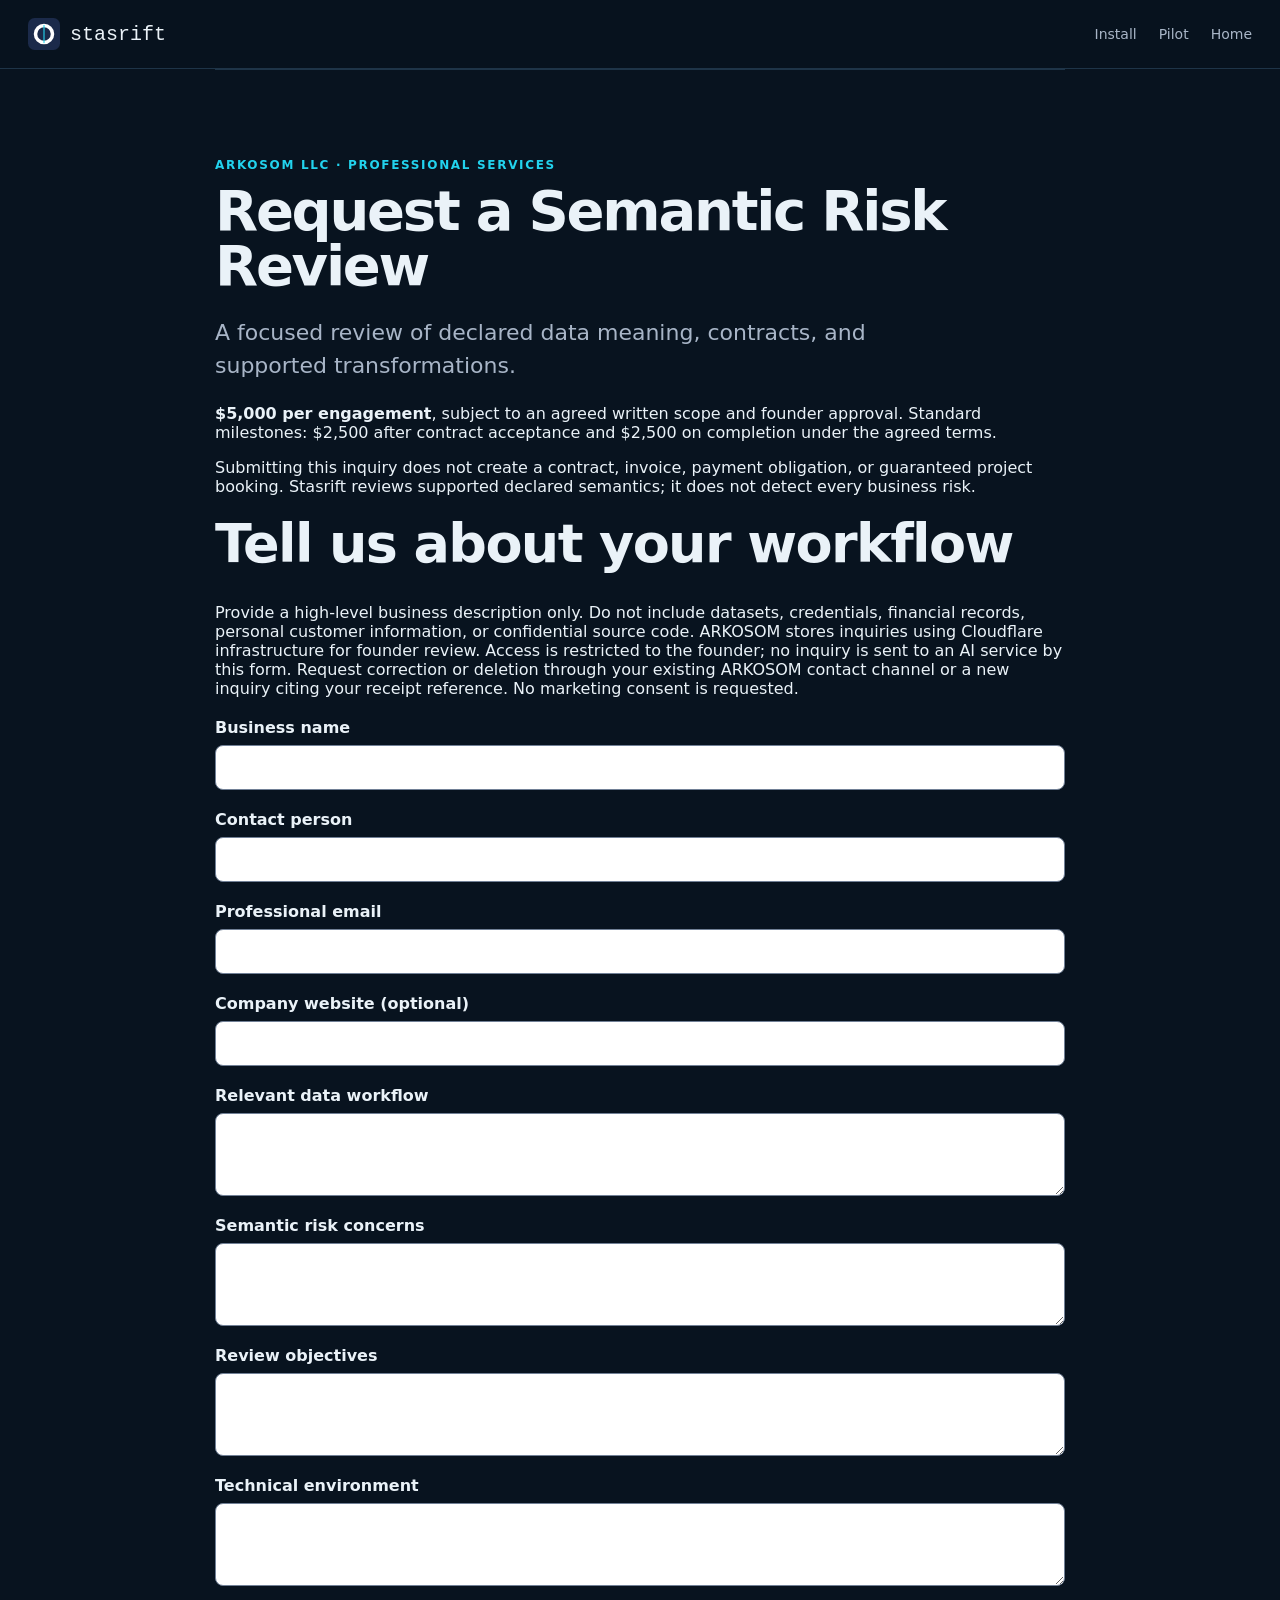
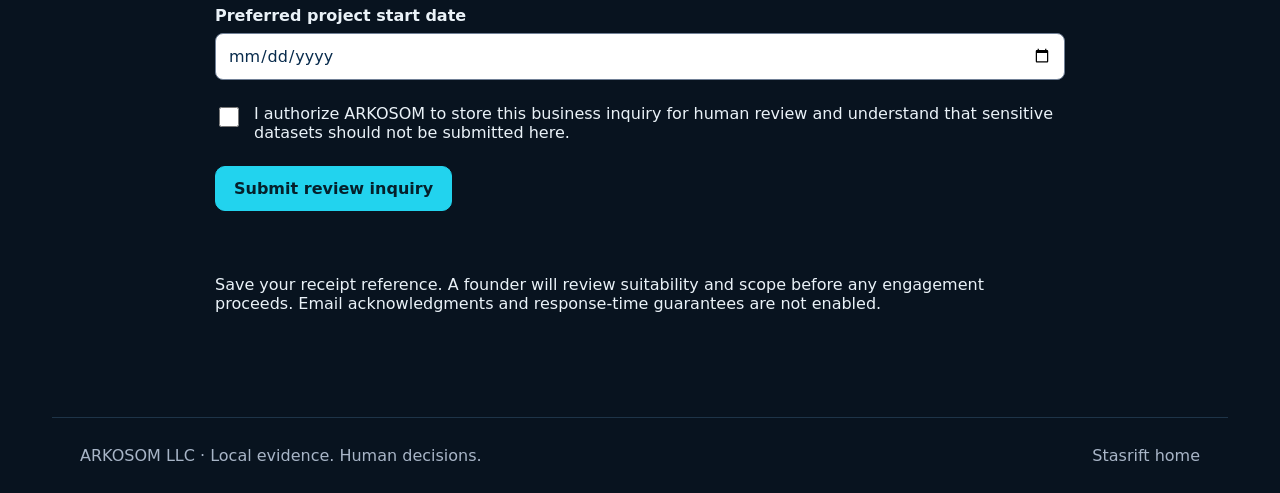
==== site/review.html @ 63133298 "Update website to verified v1.0.1 and add consent-based review inquiry" ====
<!doctype html><html lang="en"><head><meta charset="utf-8"><meta name="viewport" content="width=device-width,initial-scale=1"><title>Request a Semantic Risk Review — Stasrift</title><link rel="icon" href="assets/stasrift-icon.svg" type="image/svg+xml"><link rel="stylesheet" href="styles.css"><link rel="stylesheet" href="review.css"><script src="review.js" defer></script></head><body><header class="topbar"><a class="brand" href="/"><img src="assets/stasrift-icon.svg" alt=""><span>stasrift</span></a><nav aria-label="Main"><a href="/#install">Install</a><a href="/#pilot">Pilot</a><a href="/">Home</a></nav></header><main><section class="section review-section"><div class="section-kicker">ARKOSOM LLC · Professional services</div><h1>Request a Semantic Risk Review</h1><p class="lede">A focused review of declared data meaning, contracts, and supported transformations.</p><p><strong>$5,000 per engagement</strong>, subject to an agreed written scope and founder approval. Standard milestones: $2,500 after contract acceptance and $2,500 on completion under the agreed terms.</p><p>Submitting this inquiry does not create a contract, invoice, payment obligation, or guaranteed project booking. Stasrift reviews supported declared semantics; it does not detect every business risk.</p><h2>Tell us about your workflow</h2><p id="privacy">Provide a high-level business description only. Do not include datasets, credentials, financial records, personal customer information, or confidential source code. ARKOSOM stores inquiries using Cloudflare infrastructure for founder review. Access is restricted to the founder; no inquiry is sent to an AI service by this form. Request correction or deletion through your existing ARKOSOM contact channel or a new inquiry citing your receipt reference. No marketing consent is requested.</p><form id="review-form" aria-describedby="privacy"><div class="form-field"><label for="business">Business name</label><input id="business" name="business" type="text" maxlength="2000" required></div><div class="form-field"><label for="contact">Contact person</label><input id="contact" name="contact" type="text" maxlength="2000" required></div><div class="form-field"><label for="email">Professional email</label><input id="email" name="email" type="email" maxlength="2000" required></div><div class="form-field"><label for="website">Company website (optional)</label><input id="website" name="website" type="url" maxlength="2000"></div><div class="form-field"><label for="workflow">Relevant data workflow</label><textarea id="workflow" name="workflow" maxlength="2000" rows="3" required></textarea></div><div class="form-field"><label for="concerns">Semantic risk concerns</label><textarea id="concerns" name="concerns" maxlength="2000" rows="3" required></textarea></div><div class="form-field"><label for="objectives">Review objectives</label><textarea id="objectives" name="objectives" maxlength="2000" rows="3" required></textarea></div><div class="form-field"><label for="environment">Technical environment</label><textarea id="environment" name="environment" maxlength="2000" rows="3" required></textarea></div><div class="form-field"><label for="start_date">Preferred project start date</label><input id="start_date" name="start_date" type="date" maxlength="2000" required></div><div class="trap" aria-hidden="true"><label for="company_fax">Leave blank</label><input id="company_fax" name="company_fax" tabindex="-1" autocomplete="off"></div><label class="consent"><input type="checkbox" name="consent" required> I authorize ARKOSOM to store this business inquiry for human review and understand that sensitive datasets should not be submitted here.</label><button class="button primary" type="submit">Submit review inquiry</button><p id="submission-status" role="status" aria-live="polite"></p><noscript>JavaScript is required to securely submit this form. No information is submitted while JavaScript is disabled.</noscript></form><p>Save your receipt reference. A founder will review suitability and scope before any engagement proceeds. Email acknowledgments and response-time guarantees are not enabled.</p></section></main><footer><span>ARKOSOM LLC · Local evidence. Human decisions.</span><a href="/">Stasrift home</a></footer></body></html>
---- site/styles.css ----
:root {
  --navy:#1B2A4A;
  --cyan:#22D3EE;
  --bg:#08131F;
  --panel:#0D1C2B;
  --line:#1E3448;
  --text:#EAF2F8;
  --muted:#A8B5C7;
  --good:#7DDC8A;
  --bad:#FF7A59;
}
*{box-sizing:border-box}
.trust{color:var(--text);line-height:1.6}
.note a{text-decoration:underline;text-underline-offset:3px}
a:focus-visible{outline:2px solid var(--cyan);outline-offset:5px}
section{scroll-margin-top:85px}
@media(prefers-reduced-motion:reduce){html{scroll-behavior:auto}}
html{scroll-behavior:smooth}
body{margin:0;background:var(--bg);color:var(--text);font-family:Inter,system-ui,-apple-system,BlinkMacSystemFont,"Segoe UI",sans-serif}
a{color:inherit;text-decoration:none}
.topbar{position:sticky;top:0;z-index:10;display:flex;justify-content:space-between;align-items:center;padding:18px 28px;background:rgba(8,19,31,.9);backdrop-filter:blur(18px);border-bottom:1px solid var(--line)}
.brand{display:flex;align-items:center;gap:10px;font-family:ui-monospace,SFMono-Regular,Menlo,Consolas,monospace;font-size:20px}
.brand img{width:32px;height:32px}
nav{display:flex;gap:22px;color:var(--muted);font-size:14px}
main{max-width:1120px;margin:0 auto;padding:0 28px}
.hero{padding:110px 0 84px}
.eyebrow,.section-kicker{color:var(--cyan);text-transform:uppercase;letter-spacing:.14em;font-size:12px;font-weight:700}
h1{font-size:clamp(46px,8vw,92px);line-height:.98;letter-spacing:-.04em;margin:12px 0 22px;max-width:900px}
h1 span{color:var(--cyan)}
.lede{max-width:720px;color:var(--muted);font-size:22px;line-height:1.5}
.actions{display:flex;gap:12px;margin:30px 0 36px}
.button{display:inline-flex;padding:12px 18px;border-radius:10px;border:1px solid var(--line);font-weight:700}
.button.primary{background:var(--cyan);color:#05202B;border-color:var(--cyan)}
.button.ghost{color:var(--text)}
.terminal{background:#050B12;border:1px solid var(--line);border-radius:16px;padding:20px;box-shadow:0 18px 50px rgba(0,0,0,.2)}
pre{margin:0;overflow:auto}
code{font-family:ui-monospace,SFMono-Regular,Menlo,Consolas,monospace;line-height:1.65}
.prompt{color:var(--cyan)} .good{color:var(--good)} .bad{color:var(--bad)}
.section{padding:88px 0;border-top:1px solid var(--line)}
.section h2{font-size:clamp(34px,5vw,54px);letter-spacing:-.03em;margin:10px 0 28px}
.compare-grid{display:grid;grid-template-columns:1fr 1fr;gap:18px}
.card{background:var(--panel);border:1px solid var(--line);border-radius:16px;padding:24px}
.card h3{margin-top:0}
.result{font-family:ui-monospace,SFMono-Regular,Menlo,Consolas,monospace;font-size:28px;font-weight:800}
.card p,.note,.steps p,.origin p{color:var(--muted);line-height:1.6}
.steps{display:grid;grid-template-columns:repeat(4,1fr);gap:16px}
.steps>div{background:var(--panel);border:1px solid var(--line);border-radius:16px;padding:20px}
.steps span{display:grid;place-items:center;width:30px;height:30px;border-radius:50%;background:var(--cyan);color:#05202B;font-weight:800}
.origin{display:grid;grid-template-columns:2fr 1fr;gap:40px;align-items:center}
.origin img{width:220px;justify-self:center}
footer{display:flex;justify-content:space-between;gap:20px;padding:28px;max-width:1176px;margin:0 auto;color:var(--muted);border-top:1px solid var(--line)}
@media (max-width:760px){
  nav{display:none}
  main{padding:0 18px}
  .hero{padding-top:72px}
  .compare-grid,.steps,.origin{grid-template-columns:1fr}
  .origin img{justify-self:start;width:150px}
  footer{flex-direction:column}
}
---- site/review.css ----
.review-section{max-width:850px;margin:auto}.review-section h1{font-size:clamp(2rem,5vw,3.5rem)}.form-field{margin:20px 0}.form-field label{display:block;font-weight:600;margin-bottom:8px}.form-field input,.form-field textarea{display:block;width:100%;font:inherit;padding:12px;border:1px solid #718096;border-radius:8px;background:#fff;color:#082b4c}.consent{display:flex;gap:12px;align-items:flex-start;margin:24px 0}.consent input{width:20px;height:20px;flex-shrink:0}.trap{position:absolute;left:-10000px;width:1px;height:1px;overflow:hidden}#submission-status{min-height:2em;overflow-wrap:anywhere}button{font:inherit;cursor:pointer}button:disabled{opacity:.6;cursor:wait}input:focus-visible,textarea:focus-visible,button:focus-visible,a:focus-visible{outline:3px solid #ff5a00;outline-offset:3px}
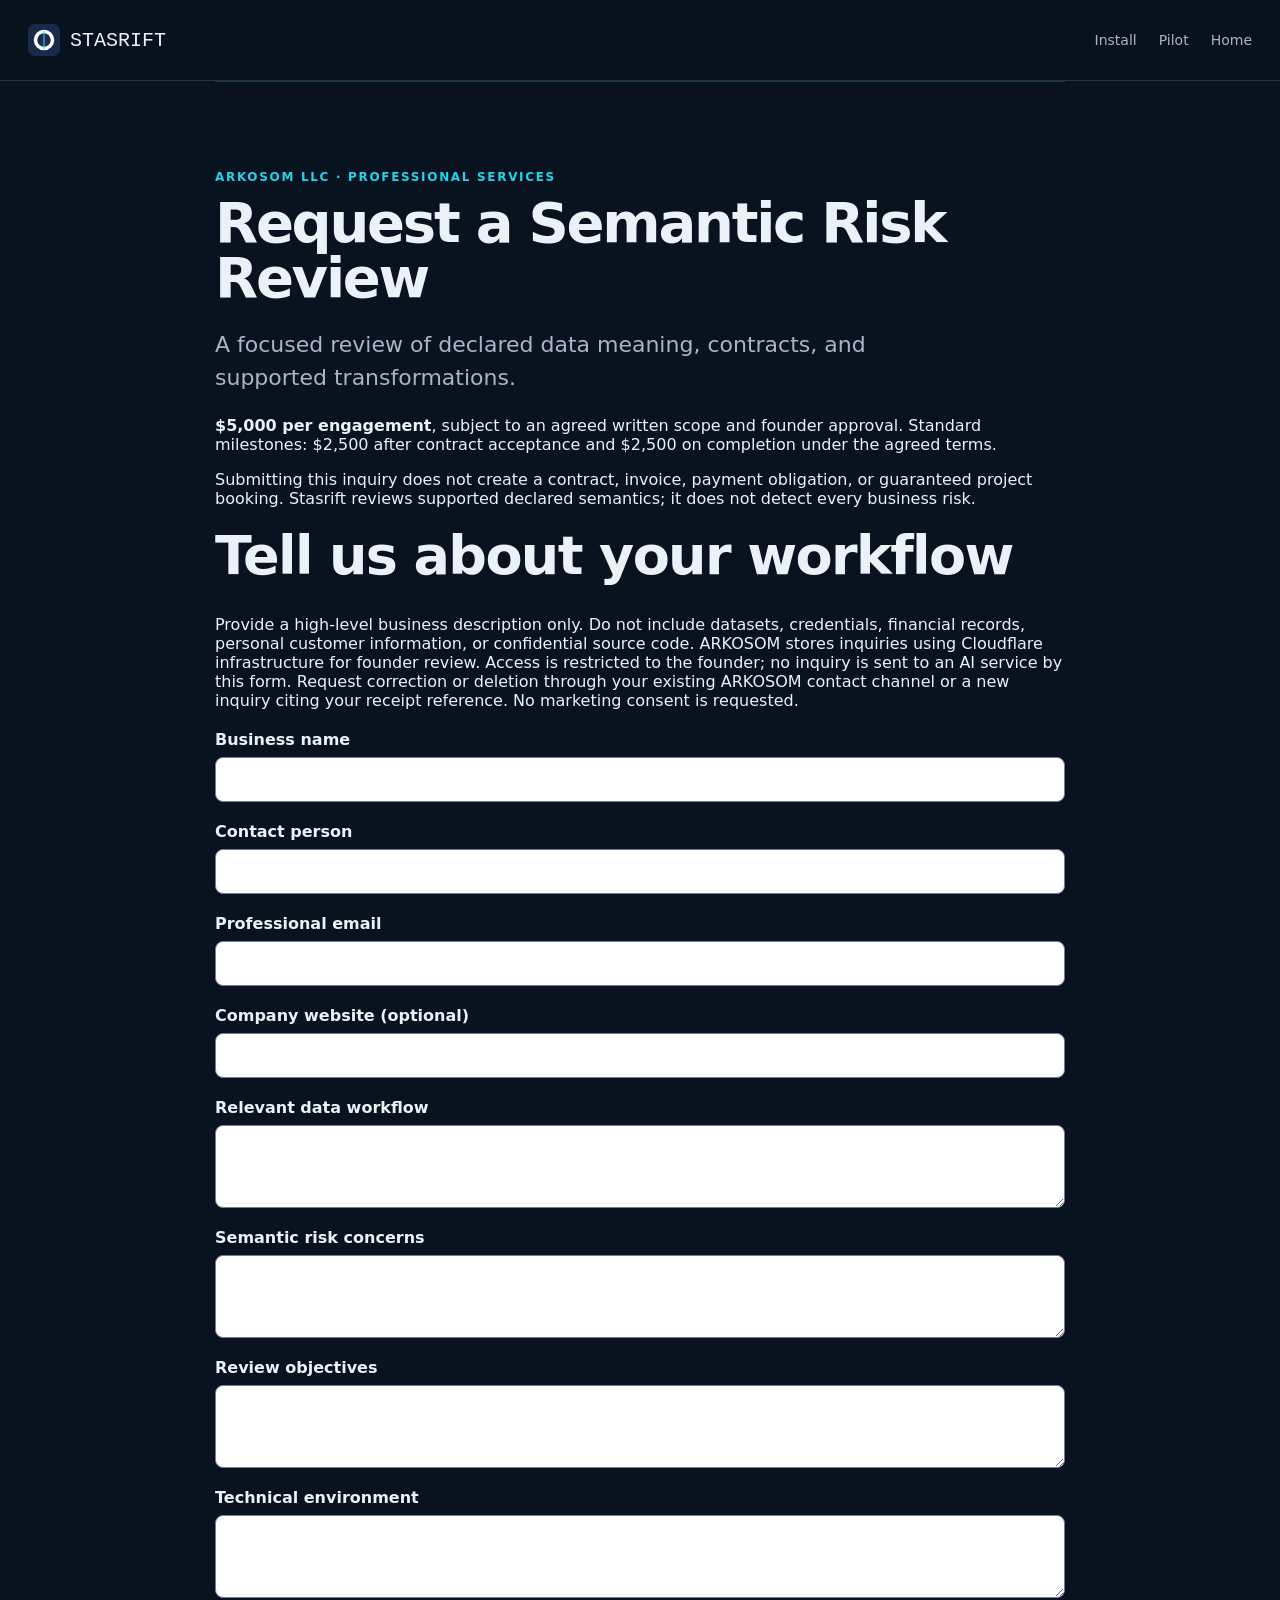
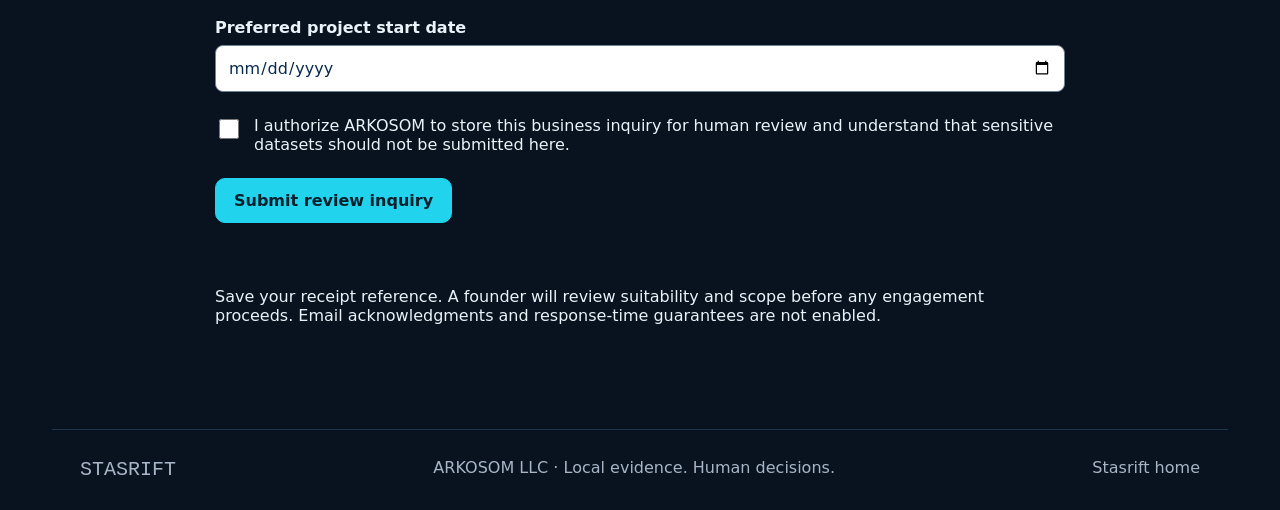
==== commit 62556eb3: "Preserve approved logo; improve wordmark and accessible mobile navigation" ====
--- a/site/review.html
+++ b/site/review.html
@@ -1 +1 @@
-<!doctype html><html lang="en"><head><meta charset="utf-8"><meta name="viewport" content="width=device-width,initial-scale=1"><title>Request a Semantic Risk Review — Stasrift</title><link rel="icon" href="assets/stasrift-icon.svg" type="image/svg+xml"><link rel="stylesheet" href="styles.css"><link rel="stylesheet" href="review.css"><script src="review.js" defer></script></head><body><header class="topbar"><a class="brand" href="/"><img src="assets/stasrift-icon.svg" alt=""><span>stasrift</span></a><nav aria-label="Main"><a href="/#install">Install</a><a href="/#pilot">Pilot</a><a href="/">Home</a></nav></header><main><section class="section review-section"><div class="section-kicker">ARKOSOM LLC · Professional services</div><h1>Request a Semantic Risk Review</h1><p class="lede">A focused review of declared data meaning, contracts, and supported transformations.</p><p><strong>$5,000 per engagement</strong>, subject to an agreed written scope and founder approval. Standard milestones: $2,500 after contract acceptance and $2,500 on completion under the agreed terms.</p><p>Submitting this inquiry does not create a contract, invoice, payment obligation, or guaranteed project booking. Stasrift reviews supported declared semantics; it does not detect every business risk.</p><h2>Tell us about your workflow</h2><p id="privacy">Provide a high-level business description only. Do not include datasets, credentials, financial records, personal customer information, or confidential source code. ARKOSOM stores inquiries using Cloudflare infrastructure for founder review. Access is restricted to the founder; no inquiry is sent to an AI service by this form. Request correction or deletion through your existing ARKOSOM contact channel or a new inquiry citing your receipt reference. No marketing consent is requested.</p><form id="review-form" aria-describedby="privacy"><div class="form-field"><label for="business">Business name</label><input id="business" name="business" type="text" maxlength="2000" required></div><div class="form-field"><label for="contact">Contact person</label><input id="contact" name="contact" type="text" maxlength="2000" required></div><div class="form-field"><label for="email">Professional email</label><input id="email" name="email" type="email" maxlength="2000" required></div><div class="form-field"><label for="website">Company website (optional)</label><input id="website" name="website" type="url" maxlength="2000"></div><div class="form-field"><label for="workflow">Relevant data workflow</label><textarea id="workflow" name="workflow" maxlength="2000" rows="3" required></textarea></div><div class="form-field"><label for="concerns">Semantic risk concerns</label><textarea id="concerns" name="concerns" maxlength="2000" rows="3" required></textarea></div><div class="form-field"><label for="objectives">Review objectives</label><textarea id="objectives" name="objectives" maxlength="2000" rows="3" required></textarea></div><div class="form-field"><label for="environment">Technical environment</label><textarea id="environment" name="environment" maxlength="2000" rows="3" required></textarea></div><div class="form-field"><label for="start_date">Preferred project start date</label><input id="start_date" name="start_date" type="date" maxlength="2000" required></div><div class="trap" aria-hidden="true"><label for="company_fax">Leave blank</label><input id="company_fax" name="company_fax" tabindex="-1" autocomplete="off"></div><label class="consent"><input type="checkbox" name="consent" required> I authorize ARKOSOM to store this business inquiry for human review and understand that sensitive datasets should not be submitted here.</label><button class="button primary" type="submit">Submit review inquiry</button><p id="submission-status" role="status" aria-live="polite"></p><noscript>JavaScript is required to securely submit this form. No information is submitted while JavaScript is disabled.</noscript></form><p>Save your receipt reference. A founder will review suitability and scope before any engagement proceeds. Email acknowledgments and response-time guarantees are not enabled.</p></section></main><footer><span>ARKOSOM LLC · Local evidence. Human decisions.</span><a href="/">Stasrift home</a></footer></body></html>+<!doctype html><html lang="en"><head><meta charset="utf-8"><meta name="viewport" content="width=device-width,initial-scale=1"><title>Request a Semantic Risk Review — Stasrift</title><link rel="icon" href="assets/stasrift-icon.svg" type="image/svg+xml"><link rel="stylesheet" href="styles.css"><link rel="stylesheet" href="review.css"><script src="review.js" defer></script></head><body><a class="skip-link" href="#main">Skip to content</a><header class="topbar"><a class="brand" href="/"><img src="assets/stasrift-icon.svg" alt=""><span>STASRIFT</span></a><nav aria-label="Main"><a href="/#install">Install</a><a href="/#pilot">Pilot</a><a href="/">Home</a></nav></header><main id="main" tabindex="-1"><section class="section review-section"><div class="section-kicker">ARKOSOM LLC · Professional services</div><h1>Request a Semantic Risk Review</h1><p class="lede">A focused review of declared data meaning, contracts, and supported transformations.</p><p><strong>$5,000 per engagement</strong>, subject to an agreed written scope and founder approval. Standard milestones: $2,500 after contract acceptance and $2,500 on completion under the agreed terms.</p><p>Submitting this inquiry does not create a contract, invoice, payment obligation, or guaranteed project booking. Stasrift reviews supported declared semantics; it does not detect every business risk.</p><h2>Tell us about your workflow</h2><p id="privacy">Provide a high-level business description only. Do not include datasets, credentials, financial records, personal customer information, or confidential source code. ARKOSOM stores inquiries using Cloudflare infrastructure for founder review. Access is restricted to the founder; no inquiry is sent to an AI service by this form. Request correction or deletion through your existing ARKOSOM contact channel or a new inquiry citing your receipt reference. No marketing consent is requested.</p><form id="review-form" aria-describedby="privacy"><div class="form-field"><label for="business">Business name</label><input id="business" name="business" type="text" maxlength="2000" required></div><div class="form-field"><label for="contact">Contact person</label><input id="contact" name="contact" type="text" maxlength="2000" required></div><div class="form-field"><label for="email">Professional email</label><input id="email" name="email" type="email" maxlength="2000" required></div><div class="form-field"><label for="website">Company website (optional)</label><input id="website" name="website" type="url" maxlength="2000"></div><div class="form-field"><label for="workflow">Relevant data workflow</label><textarea id="workflow" name="workflow" maxlength="2000" rows="3" required></textarea></div><div class="form-field"><label for="concerns">Semantic risk concerns</label><textarea id="concerns" name="concerns" maxlength="2000" rows="3" required></textarea></div><div class="form-field"><label for="objectives">Review objectives</label><textarea id="objectives" name="objectives" maxlength="2000" rows="3" required></textarea></div><div class="form-field"><label for="environment">Technical environment</label><textarea id="environment" name="environment" maxlength="2000" rows="3" required></textarea></div><div class="form-field"><label for="start_date">Preferred project start date</label><input id="start_date" name="start_date" type="date" maxlength="2000" required></div><div class="trap" aria-hidden="true"><label for="company_fax">Leave blank</label><input id="company_fax" name="company_fax" tabindex="-1" autocomplete="off"></div><label class="consent"><input type="checkbox" name="consent" required> I authorize ARKOSOM to store this business inquiry for human review and understand that sensitive datasets should not be submitted here.</label><button class="button primary" type="submit">Submit review inquiry</button><p id="submission-status" role="status" aria-live="polite"></p><noscript>JavaScript is required to securely submit this form. No information is submitted while JavaScript is disabled.</noscript></form><p>Save your receipt reference. A founder will review suitability and scope before any engagement proceeds. Email acknowledgments and response-time guarantees are not enabled.</p></section></main><footer><a class="brand" href="/">STASRIFT</a><span>ARKOSOM LLC · Local evidence. Human decisions.</span><a href="/">Stasrift home</a></footer></body></html>
--- a/site/styles.css
+++ b/site/styles.css
@@ -1,59 +1,61 @@
-:root {
-  --navy:#1B2A4A;
-  --cyan:#22D3EE;
-  --bg:#08131F;
-  --panel:#0D1C2B;
-  --line:#1E3448;
-  --text:#EAF2F8;
-  --muted:#A8B5C7;
-  --good:#7DDC8A;
-  --bad:#FF7A59;
-}
-*{box-sizing:border-box}
-.trust{color:var(--text);line-height:1.6}
-.note a{text-decoration:underline;text-underline-offset:3px}
-a:focus-visible{outline:2px solid var(--cyan);outline-offset:5px}
-section{scroll-margin-top:85px}
-@media(prefers-reduced-motion:reduce){html{scroll-behavior:auto}}
-html{scroll-behavior:smooth}
-body{margin:0;background:var(--bg);color:var(--text);font-family:Inter,system-ui,-apple-system,BlinkMacSystemFont,"Segoe UI",sans-serif}
-a{color:inherit;text-decoration:none}
-.topbar{position:sticky;top:0;z-index:10;display:flex;justify-content:space-between;align-items:center;padding:18px 28px;background:rgba(8,19,31,.9);backdrop-filter:blur(18px);border-bottom:1px solid var(--line)}
-.brand{display:flex;align-items:center;gap:10px;font-family:ui-monospace,SFMono-Regular,Menlo,Consolas,monospace;font-size:20px}
-.brand img{width:32px;height:32px}
-nav{display:flex;gap:22px;color:var(--muted);font-size:14px}
-main{max-width:1120px;margin:0 auto;padding:0 28px}
-.hero{padding:110px 0 84px}
-.eyebrow,.section-kicker{color:var(--cyan);text-transform:uppercase;letter-spacing:.14em;font-size:12px;font-weight:700}
-h1{font-size:clamp(46px,8vw,92px);line-height:.98;letter-spacing:-.04em;margin:12px 0 22px;max-width:900px}
-h1 span{color:var(--cyan)}
-.lede{max-width:720px;color:var(--muted);font-size:22px;line-height:1.5}
-.actions{display:flex;gap:12px;margin:30px 0 36px}
-.button{display:inline-flex;padding:12px 18px;border-radius:10px;border:1px solid var(--line);font-weight:700}
-.button.primary{background:var(--cyan);color:#05202B;border-color:var(--cyan)}
-.button.ghost{color:var(--text)}
-.terminal{background:#050B12;border:1px solid var(--line);border-radius:16px;padding:20px;box-shadow:0 18px 50px rgba(0,0,0,.2)}
-pre{margin:0;overflow:auto}
-code{font-family:ui-monospace,SFMono-Regular,Menlo,Consolas,monospace;line-height:1.65}
-.prompt{color:var(--cyan)} .good{color:var(--good)} .bad{color:var(--bad)}
-.section{padding:88px 0;border-top:1px solid var(--line)}
-.section h2{font-size:clamp(34px,5vw,54px);letter-spacing:-.03em;margin:10px 0 28px}
-.compare-grid{display:grid;grid-template-columns:1fr 1fr;gap:18px}
-.card{background:var(--panel);border:1px solid var(--line);border-radius:16px;padding:24px}
-.card h3{margin-top:0}
-.result{font-family:ui-monospace,SFMono-Regular,Menlo,Consolas,monospace;font-size:28px;font-weight:800}
-.card p,.note,.steps p,.origin p{color:var(--muted);line-height:1.6}
-.steps{display:grid;grid-template-columns:repeat(4,1fr);gap:16px}
-.steps>div{background:var(--panel);border:1px solid var(--line);border-radius:16px;padding:20px}
-.steps span{display:grid;place-items:center;width:30px;height:30px;border-radius:50%;background:var(--cyan);color:#05202B;font-weight:800}
-.origin{display:grid;grid-template-columns:2fr 1fr;gap:40px;align-items:center}
-.origin img{width:220px;justify-self:center}
-footer{display:flex;justify-content:space-between;gap:20px;padding:28px;max-width:1176px;margin:0 auto;color:var(--muted);border-top:1px solid var(--line)}
-@media (max-width:760px){
-  nav{display:none}
-  main{padding:0 18px}
-  .hero{padding-top:72px}
-  .compare-grid,.steps,.origin{grid-template-columns:1fr}
-  .origin img{justify-self:start;width:150px}
-  footer{flex-direction:column}
-}
+:root {
+  --navy:#1B2A4A;
+  --cyan:#22D3EE;
+  --bg:#08131F;
+  --panel:#0D1C2B;
+  --line:#1E3448;
+  --text:#EAF2F8;
+  --muted:#A8B5C7;
+  --good:#7DDC8A;
+  --bad:#FF7A59;
+}
+*{box-sizing:border-box}
+.trust{color:var(--text);line-height:1.6}
+.note a{text-decoration:underline;text-underline-offset:3px}
+a:focus-visible{outline:2px solid var(--cyan);outline-offset:5px}
+section{scroll-margin-top:85px}
+@media(prefers-reduced-motion:reduce){html{scroll-behavior:auto}}
+html{scroll-behavior:smooth}
+body{margin:0;background:var(--bg);color:var(--text);font-family:Inter,system-ui,-apple-system,BlinkMacSystemFont,"Segoe UI",sans-serif}
+a{color:inherit;text-decoration:none}
+.topbar{position:sticky;top:0;z-index:10;display:flex;justify-content:space-between;align-items:center;padding:18px 28px;background:rgba(8,19,31,.9);backdrop-filter:blur(18px);border-bottom:1px solid var(--line)}
+.brand{display:flex;align-items:center;gap:10px;font-family:ui-monospace,SFMono-Regular,Menlo,Consolas,monospace;font-size:20px}
+.brand img{width:32px;height:32px}
+nav{display:flex;gap:22px;color:var(--muted);font-size:14px}
+main{max-width:1120px;margin:0 auto;padding:0 28px}
+.hero{padding:110px 0 84px}
+.eyebrow,.section-kicker{color:var(--cyan);text-transform:uppercase;letter-spacing:.14em;font-size:12px;font-weight:700}
+h1{font-size:clamp(46px,8vw,92px);line-height:.98;letter-spacing:-.04em;margin:12px 0 22px;max-width:900px}
+h1 span{color:var(--cyan)}
+.lede{max-width:720px;color:var(--muted);font-size:22px;line-height:1.5}
+.actions{display:flex;gap:12px;margin:30px 0 36px}
+.button{display:inline-flex;padding:12px 18px;border-radius:10px;border:1px solid var(--line);font-weight:700}
+.button.primary{background:var(--cyan);color:#05202B;border-color:var(--cyan)}
+.button.ghost{color:var(--text)}
+.terminal{background:#050B12;border:1px solid var(--line);border-radius:16px;padding:20px;box-shadow:0 18px 50px rgba(0,0,0,.2)}
+pre{margin:0;overflow:auto}
+code{font-family:ui-monospace,SFMono-Regular,Menlo,Consolas,monospace;line-height:1.65}
+.prompt{color:var(--cyan)} .good{color:var(--good)} .bad{color:var(--bad)}
+.section{padding:88px 0;border-top:1px solid var(--line)}
+.section h2{font-size:clamp(34px,5vw,54px);letter-spacing:-.03em;margin:10px 0 28px}
+.compare-grid{display:grid;grid-template-columns:1fr 1fr;gap:18px}
+.card{background:var(--panel);border:1px solid var(--line);border-radius:16px;padding:24px}
+.card h3{margin-top:0}
+.result{font-family:ui-monospace,SFMono-Regular,Menlo,Consolas,monospace;font-size:28px;font-weight:800}
+.card p,.note,.steps p,.origin p{color:var(--muted);line-height:1.6}
+.steps{display:grid;grid-template-columns:repeat(4,1fr);gap:16px}
+.steps>div{background:var(--panel);border:1px solid var(--line);border-radius:16px;padding:20px}
+.steps span{display:grid;place-items:center;width:30px;height:30px;border-radius:50%;background:var(--cyan);color:#05202B;font-weight:800}
+.origin{display:grid;grid-template-columns:2fr 1fr;gap:40px;align-items:center}
+.origin img{width:220px;justify-self:center}
+footer{display:flex;justify-content:space-between;gap:20px;padding:28px;max-width:1176px;margin:0 auto;color:var(--muted);border-top:1px solid var(--line)}
+@media (max-width:760px){
+  nav{display:none}
+  main{padding:0 18px}
+  .hero{padding-top:72px}
+  .compare-grid,.steps,.origin{grid-template-columns:1fr}
+  .origin img{justify-self:start;width:150px}
+  footer{flex-direction:column}
+}
+
+.skip-link{position:absolute;left:1rem;top:-100px;background:#e9f0f8;color:#08131e;padding:1rem;z-index:100}.skip-link:focus{top:1rem}:focus-visible{outline:3px solid #20c8df;outline-offset:4px}nav a{min-height:44px;display:inline-flex;align-items:center}@media(max-width:760px){.topbar{flex-wrap:wrap;gap:1rem}.topbar nav{display:flex;flex-wrap:wrap;gap:.4rem 1rem;width:100%}.hero{padding-top:3rem}}@media(prefers-reduced-motion:reduce){*{scroll-behavior:auto!important}}
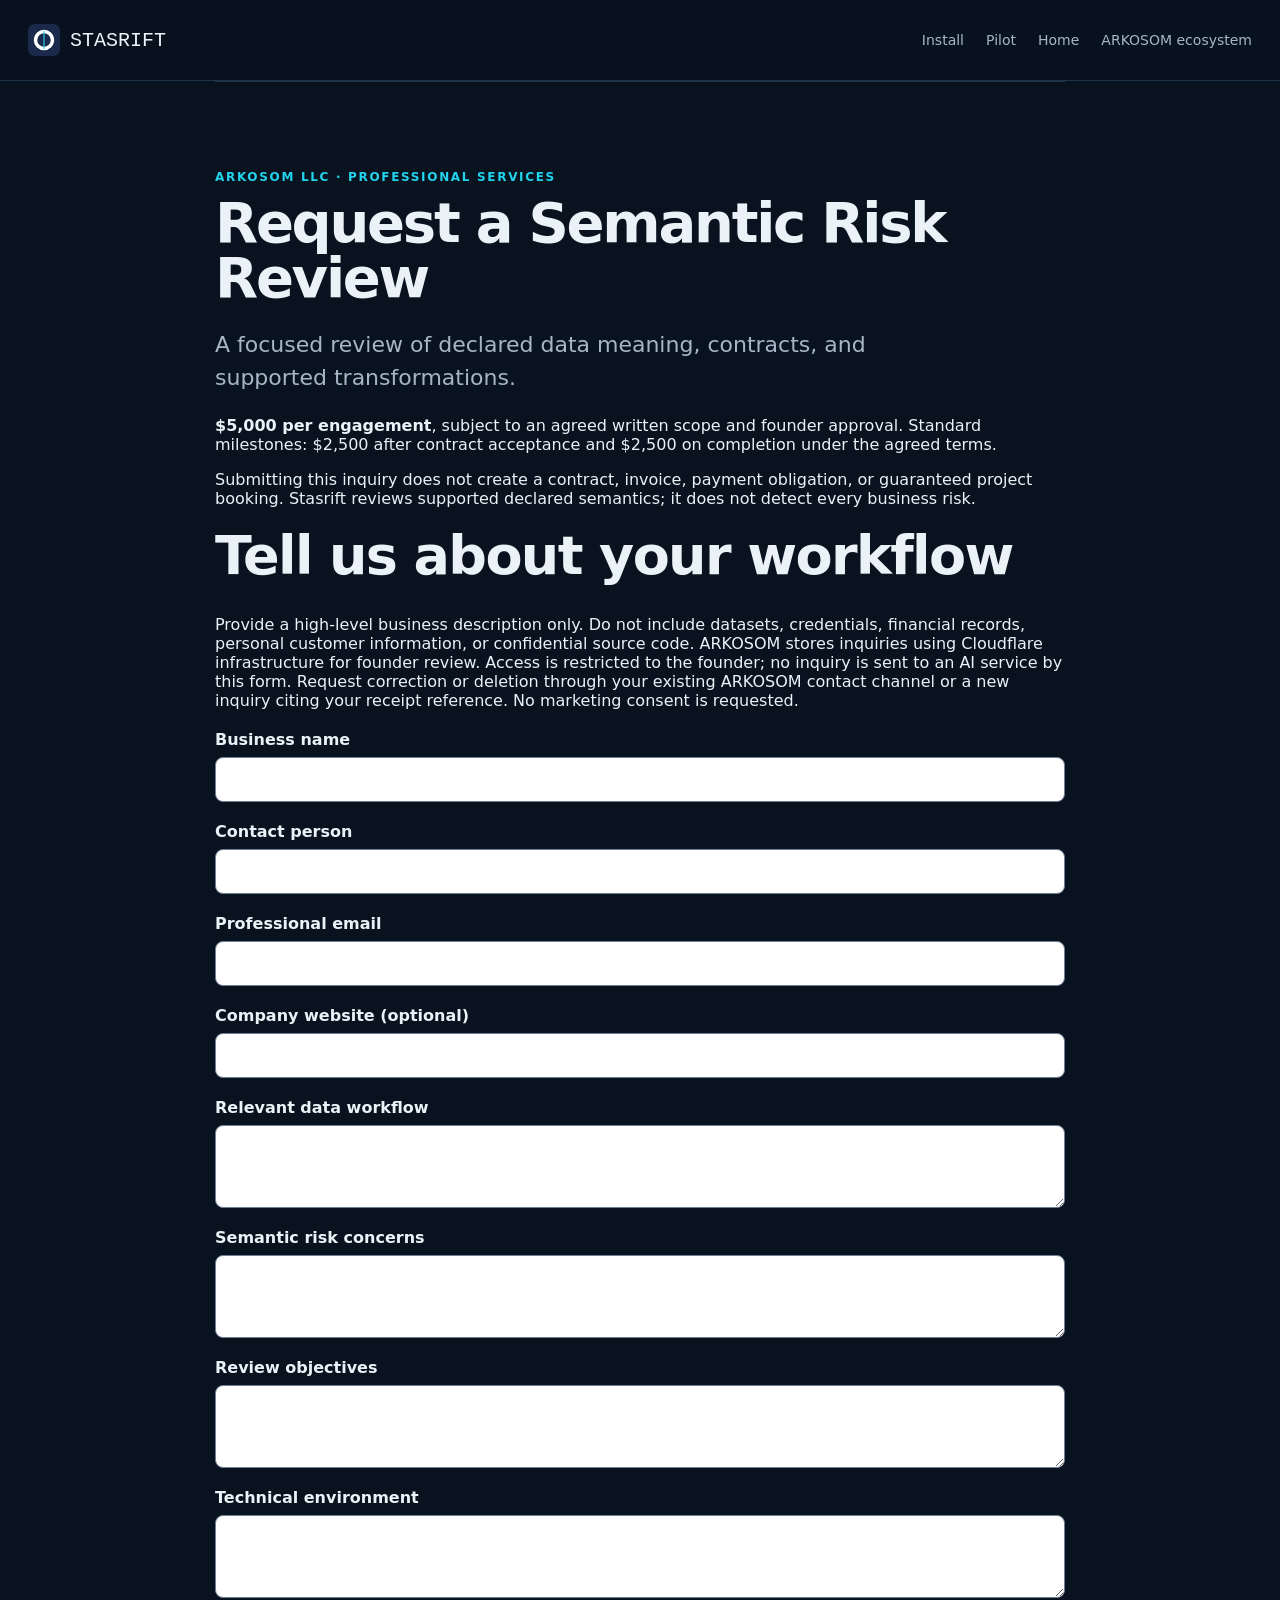
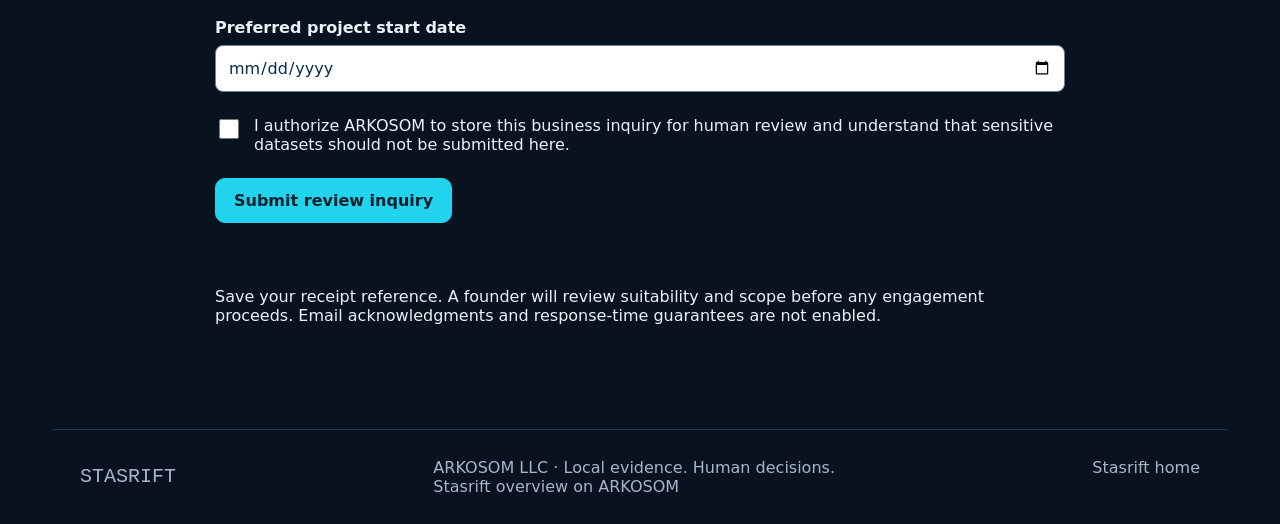
==== commit 1e530020: "Connect Stasrift navigation to the ARKOSOM ecosystem" ====
--- a/site/review.html
+++ b/site/review.html
@@ -1 +1 @@
-<!doctype html><html lang="en"><head><meta charset="utf-8"><meta name="viewport" content="width=device-width,initial-scale=1"><title>Request a Semantic Risk Review — Stasrift</title><link rel="icon" href="assets/stasrift-icon.svg" type="image/svg+xml"><link rel="stylesheet" href="styles.css"><link rel="stylesheet" href="review.css"><script src="review.js" defer></script></head><body><a class="skip-link" href="#main">Skip to content</a><header class="topbar"><a class="brand" href="/"><img src="assets/stasrift-icon.svg" alt=""><span>STASRIFT</span></a><nav aria-label="Main"><a href="/#install">Install</a><a href="/#pilot">Pilot</a><a href="/">Home</a></nav></header><main id="main" tabindex="-1"><section class="section review-section"><div class="section-kicker">ARKOSOM LLC · Professional services</div><h1>Request a Semantic Risk Review</h1><p class="lede">A focused review of declared data meaning, contracts, and supported transformations.</p><p><strong>$5,000 per engagement</strong>, subject to an agreed written scope and founder approval. Standard milestones: $2,500 after contract acceptance and $2,500 on completion under the agreed terms.</p><p>Submitting this inquiry does not create a contract, invoice, payment obligation, or guaranteed project booking. Stasrift reviews supported declared semantics; it does not detect every business risk.</p><h2>Tell us about your workflow</h2><p id="privacy">Provide a high-level business description only. Do not include datasets, credentials, financial records, personal customer information, or confidential source code. ARKOSOM stores inquiries using Cloudflare infrastructure for founder review. Access is restricted to the founder; no inquiry is sent to an AI service by this form. Request correction or deletion through your existing ARKOSOM contact channel or a new inquiry citing your receipt reference. No marketing consent is requested.</p><form id="review-form" aria-describedby="privacy"><div class="form-field"><label for="business">Business name</label><input id="business" name="business" type="text" maxlength="2000" required></div><div class="form-field"><label for="contact">Contact person</label><input id="contact" name="contact" type="text" maxlength="2000" required></div><div class="form-field"><label for="email">Professional email</label><input id="email" name="email" type="email" maxlength="2000" required></div><div class="form-field"><label for="website">Company website (optional)</label><input id="website" name="website" type="url" maxlength="2000"></div><div class="form-field"><label for="workflow">Relevant data workflow</label><textarea id="workflow" name="workflow" maxlength="2000" rows="3" required></textarea></div><div class="form-field"><label for="concerns">Semantic risk concerns</label><textarea id="concerns" name="concerns" maxlength="2000" rows="3" required></textarea></div><div class="form-field"><label for="objectives">Review objectives</label><textarea id="objectives" name="objectives" maxlength="2000" rows="3" required></textarea></div><div class="form-field"><label for="environment">Technical environment</label><textarea id="environment" name="environment" maxlength="2000" rows="3" required></textarea></div><div class="form-field"><label for="start_date">Preferred project start date</label><input id="start_date" name="start_date" type="date" maxlength="2000" required></div><div class="trap" aria-hidden="true"><label for="company_fax">Leave blank</label><input id="company_fax" name="company_fax" tabindex="-1" autocomplete="off"></div><label class="consent"><input type="checkbox" name="consent" required> I authorize ARKOSOM to store this business inquiry for human review and understand that sensitive datasets should not be submitted here.</label><button class="button primary" type="submit">Submit review inquiry</button><p id="submission-status" role="status" aria-live="polite"></p><noscript>JavaScript is required to securely submit this form. No information is submitted while JavaScript is disabled.</noscript></form><p>Save your receipt reference. A founder will review suitability and scope before any engagement proceeds. Email acknowledgments and response-time guarantees are not enabled.</p></section></main><footer><a class="brand" href="/">STASRIFT</a><span>ARKOSOM LLC · Local evidence. Human decisions.</span><a href="/">Stasrift home</a></footer></body></html>
+<!doctype html><html lang="en"><head><meta charset="utf-8"><meta name="viewport" content="width=device-width,initial-scale=1"><title>Request a Semantic Risk Review — Stasrift</title><link rel="icon" href="assets/stasrift-icon.svg" type="image/svg+xml"><link rel="stylesheet" href="styles.css?v=20261022-ecosystem"><link rel="stylesheet" href="review.css"><script src="review.js" defer></script></head><body><a class="skip-link" href="#main">Skip to content</a><header class="topbar"><a class="brand" href="/"><img src="assets/stasrift-icon.svg" alt=""><span>STASRIFT</span></a><nav aria-label="Main"><a href="/#install">Install</a><a href="/#pilot">Pilot</a><a href="/">Home</a><a href="https://arkosom.com/ecosystem/">ARKOSOM ecosystem</a></nav></header><main id="main" tabindex="-1"><section class="section review-section"><div class="section-kicker">ARKOSOM LLC · Professional services</div><h1>Request a Semantic Risk Review</h1><p class="lede">A focused review of declared data meaning, contracts, and supported transformations.</p><p><strong>$5,000 per engagement</strong>, subject to an agreed written scope and founder approval. Standard milestones: $2,500 after contract acceptance and $2,500 on completion under the agreed terms.</p><p>Submitting this inquiry does not create a contract, invoice, payment obligation, or guaranteed project booking. Stasrift reviews supported declared semantics; it does not detect every business risk.</p><h2>Tell us about your workflow</h2><p id="privacy">Provide a high-level business description only. Do not include datasets, credentials, financial records, personal customer information, or confidential source code. ARKOSOM stores inquiries using Cloudflare infrastructure for founder review. Access is restricted to the founder; no inquiry is sent to an AI service by this form. Request correction or deletion through your existing ARKOSOM contact channel or a new inquiry citing your receipt reference. No marketing consent is requested.</p><form id="review-form" aria-describedby="privacy"><div class="form-field"><label for="business">Business name</label><input id="business" name="business" type="text" maxlength="2000" required></div><div class="form-field"><label for="contact">Contact person</label><input id="contact" name="contact" type="text" maxlength="2000" required></div><div class="form-field"><label for="email">Professional email</label><input id="email" name="email" type="email" maxlength="2000" required></div><div class="form-field"><label for="website">Company website (optional)</label><input id="website" name="website" type="url" maxlength="2000"></div><div class="form-field"><label for="workflow">Relevant data workflow</label><textarea id="workflow" name="workflow" maxlength="2000" rows="3" required></textarea></div><div class="form-field"><label for="concerns">Semantic risk concerns</label><textarea id="concerns" name="concerns" maxlength="2000" rows="3" required></textarea></div><div class="form-field"><label for="objectives">Review objectives</label><textarea id="objectives" name="objectives" maxlength="2000" rows="3" required></textarea></div><div class="form-field"><label for="environment">Technical environment</label><textarea id="environment" name="environment" maxlength="2000" rows="3" required></textarea></div><div class="form-field"><label for="start_date">Preferred project start date</label><input id="start_date" name="start_date" type="date" maxlength="2000" required></div><div class="trap" aria-hidden="true"><label for="company_fax">Leave blank</label><input id="company_fax" name="company_fax" tabindex="-1" autocomplete="off"></div><label class="consent"><input type="checkbox" name="consent" required> I authorize ARKOSOM to store this business inquiry for human review and understand that sensitive datasets should not be submitted here.</label><button class="button primary" type="submit">Submit review inquiry</button><p id="submission-status" role="status" aria-live="polite"></p><noscript>JavaScript is required to securely submit this form. No information is submitted while JavaScript is disabled.</noscript></form><p>Save your receipt reference. A founder will review suitability and scope before any engagement proceeds. Email acknowledgments and response-time guarantees are not enabled.</p></section></main><footer><a class="brand" href="/">STASRIFT</a><span>ARKOSOM LLC · Local evidence. Human decisions.<br><a href="https://arkosom.com/technology/#stasrift">Stasrift overview on ARKOSOM</a></span><a href="/">Stasrift home</a></footer></body></html>
--- a/site/styles.css
+++ b/site/styles.css
@@ -59,3 +59,6 @@
 }
 
 .skip-link{position:absolute;left:1rem;top:-100px;background:#e9f0f8;color:#08131e;padding:1rem;z-index:100}.skip-link:focus{top:1rem}:focus-visible{outline:3px solid #20c8df;outline-offset:4px}nav a{min-height:44px;display:inline-flex;align-items:center}@media(max-width:760px){.topbar{flex-wrap:wrap;gap:1rem}.topbar nav{display:flex;flex-wrap:wrap;gap:.4rem 1rem;width:100%}.hero{padding-top:3rem}}@media(prefers-reduced-motion:reduce){*{scroll-behavior:auto!important}}
+
+/* Keep ecosystem navigation visible without crowding intermediate widths. */
+.topbar{flex-wrap:wrap;gap:1rem}.topbar nav{flex-wrap:wrap}
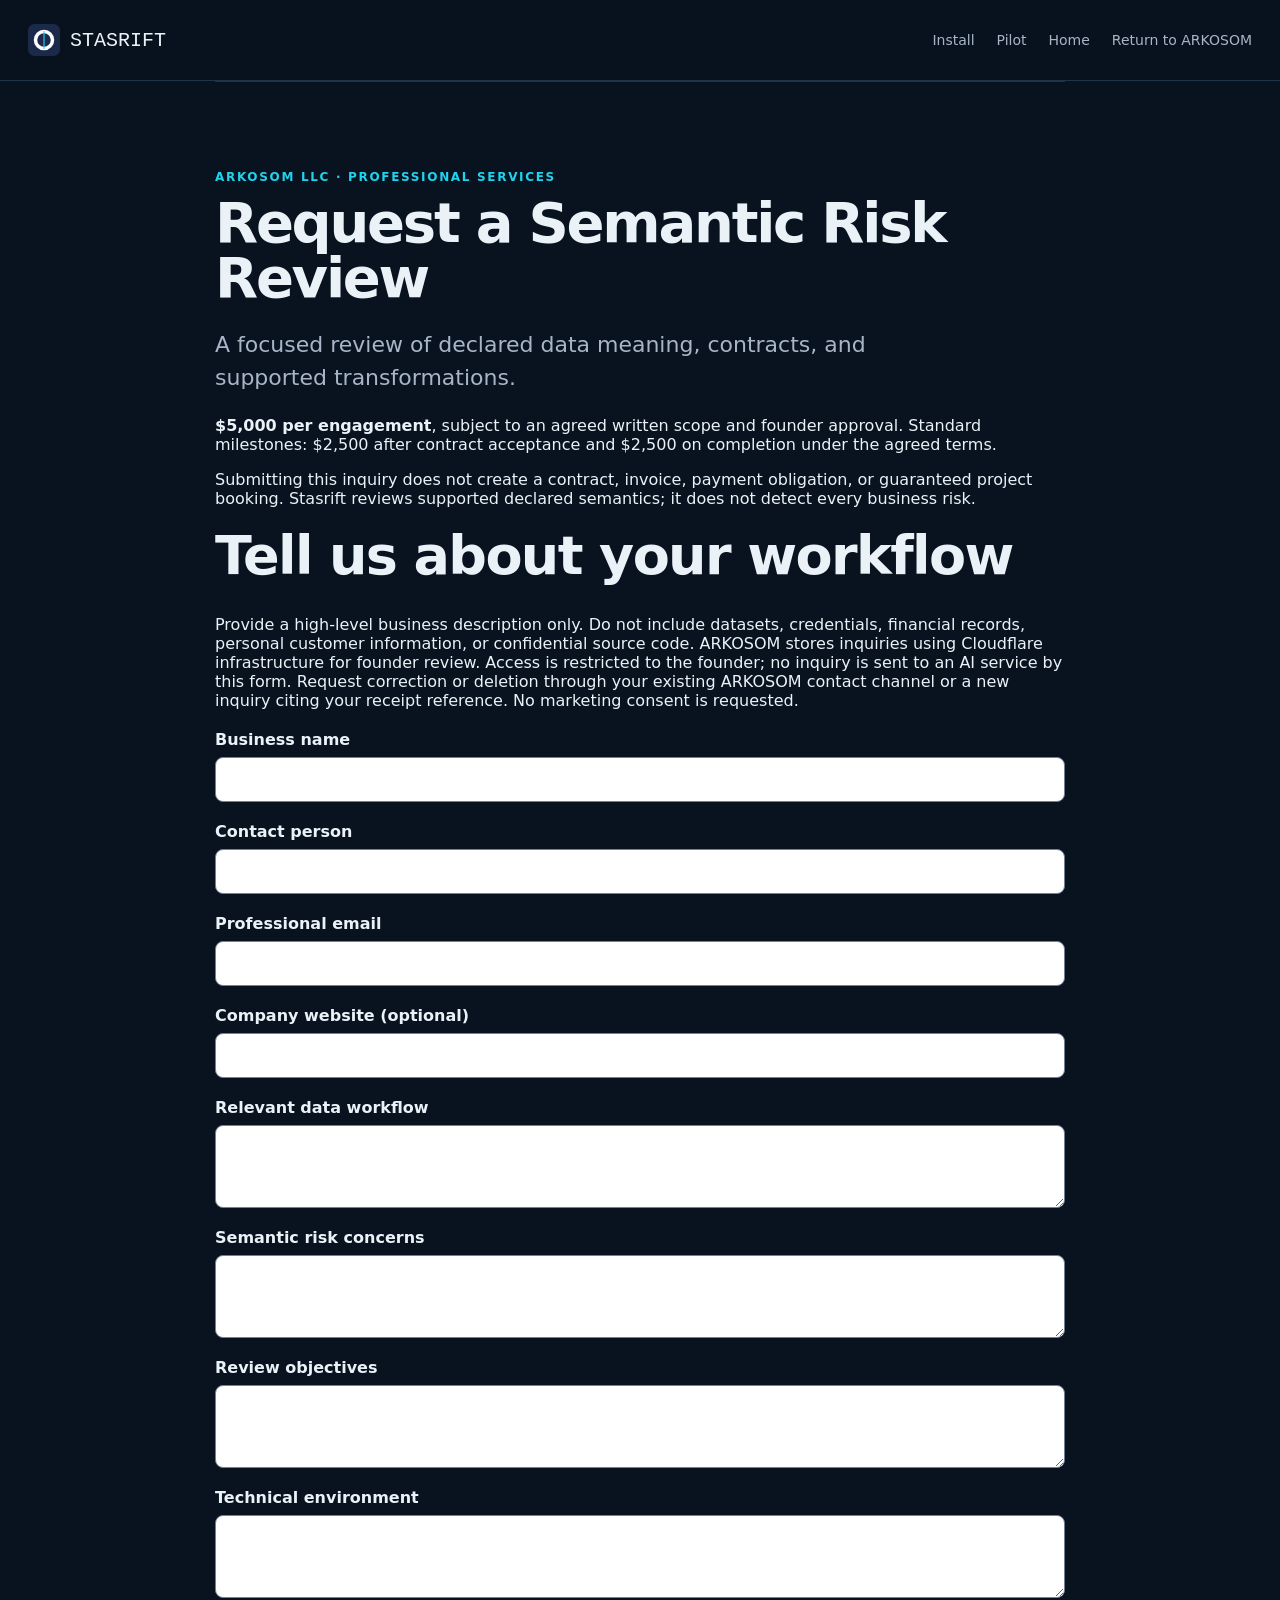
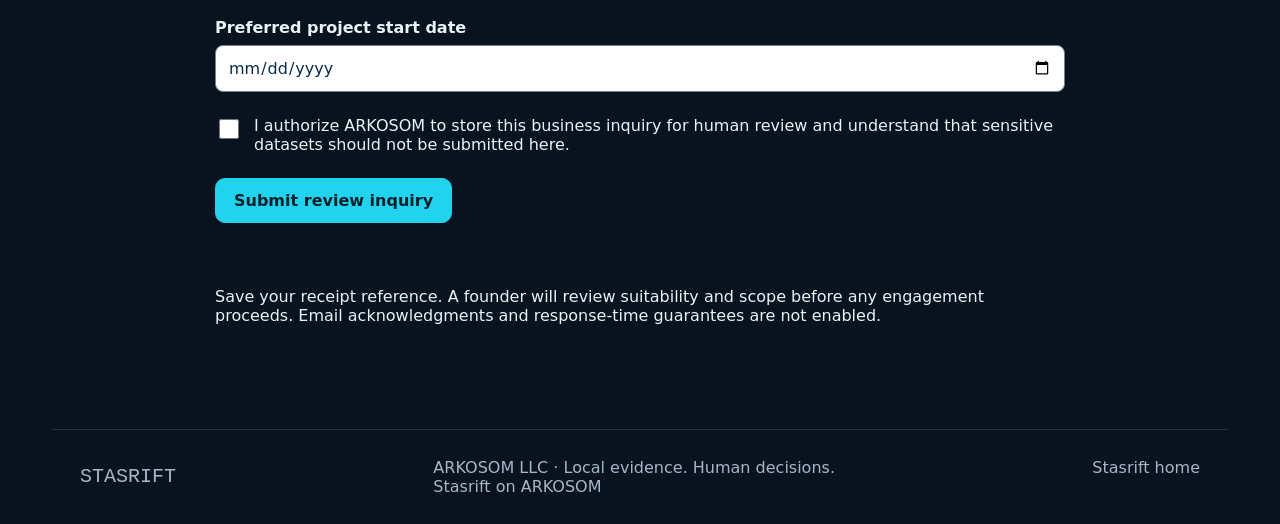
==== commit a480ceda: "Use ARKOSOM as one vessel for all systems in navigation" ====
--- a/site/review.html
+++ b/site/review.html
@@ -1 +1 @@
-<!doctype html><html lang="en"><head><meta charset="utf-8"><meta name="viewport" content="width=device-width,initial-scale=1"><title>Request a Semantic Risk Review — Stasrift</title><link rel="icon" href="assets/stasrift-icon.svg" type="image/svg+xml"><link rel="stylesheet" href="styles.css?v=20261022-ecosystem"><link rel="stylesheet" href="review.css"><script src="review.js" defer></script></head><body><a class="skip-link" href="#main">Skip to content</a><header class="topbar"><a class="brand" href="/"><img src="assets/stasrift-icon.svg" alt=""><span>STASRIFT</span></a><nav aria-label="Main"><a href="/#install">Install</a><a href="/#pilot">Pilot</a><a href="/">Home</a><a href="https://arkosom.com/ecosystem/">ARKOSOM ecosystem</a></nav></header><main id="main" tabindex="-1"><section class="section review-section"><div class="section-kicker">ARKOSOM LLC · Professional services</div><h1>Request a Semantic Risk Review</h1><p class="lede">A focused review of declared data meaning, contracts, and supported transformations.</p><p><strong>$5,000 per engagement</strong>, subject to an agreed written scope and founder approval. Standard milestones: $2,500 after contract acceptance and $2,500 on completion under the agreed terms.</p><p>Submitting this inquiry does not create a contract, invoice, payment obligation, or guaranteed project booking. Stasrift reviews supported declared semantics; it does not detect every business risk.</p><h2>Tell us about your workflow</h2><p id="privacy">Provide a high-level business description only. Do not include datasets, credentials, financial records, personal customer information, or confidential source code. ARKOSOM stores inquiries using Cloudflare infrastructure for founder review. Access is restricted to the founder; no inquiry is sent to an AI service by this form. Request correction or deletion through your existing ARKOSOM contact channel or a new inquiry citing your receipt reference. No marketing consent is requested.</p><form id="review-form" aria-describedby="privacy"><div class="form-field"><label for="business">Business name</label><input id="business" name="business" type="text" maxlength="2000" required></div><div class="form-field"><label for="contact">Contact person</label><input id="contact" name="contact" type="text" maxlength="2000" required></div><div class="form-field"><label for="email">Professional email</label><input id="email" name="email" type="email" maxlength="2000" required></div><div class="form-field"><label for="website">Company website (optional)</label><input id="website" name="website" type="url" maxlength="2000"></div><div class="form-field"><label for="workflow">Relevant data workflow</label><textarea id="workflow" name="workflow" maxlength="2000" rows="3" required></textarea></div><div class="form-field"><label for="concerns">Semantic risk concerns</label><textarea id="concerns" name="concerns" maxlength="2000" rows="3" required></textarea></div><div class="form-field"><label for="objectives">Review objectives</label><textarea id="objectives" name="objectives" maxlength="2000" rows="3" required></textarea></div><div class="form-field"><label for="environment">Technical environment</label><textarea id="environment" name="environment" maxlength="2000" rows="3" required></textarea></div><div class="form-field"><label for="start_date">Preferred project start date</label><input id="start_date" name="start_date" type="date" maxlength="2000" required></div><div class="trap" aria-hidden="true"><label for="company_fax">Leave blank</label><input id="company_fax" name="company_fax" tabindex="-1" autocomplete="off"></div><label class="consent"><input type="checkbox" name="consent" required> I authorize ARKOSOM to store this business inquiry for human review and understand that sensitive datasets should not be submitted here.</label><button class="button primary" type="submit">Submit review inquiry</button><p id="submission-status" role="status" aria-live="polite"></p><noscript>JavaScript is required to securely submit this form. No information is submitted while JavaScript is disabled.</noscript></form><p>Save your receipt reference. A founder will review suitability and scope before any engagement proceeds. Email acknowledgments and response-time guarantees are not enabled.</p></section></main><footer><a class="brand" href="/">STASRIFT</a><span>ARKOSOM LLC · Local evidence. Human decisions.<br><a href="https://arkosom.com/technology/#stasrift">Stasrift overview on ARKOSOM</a></span><a href="/">Stasrift home</a></footer></body></html>
+<!doctype html><html lang="en"><head><meta charset="utf-8"><meta name="viewport" content="width=device-width,initial-scale=1"><title>Request a Semantic Risk Review — Stasrift</title><link rel="icon" href="assets/stasrift-icon.svg" type="image/svg+xml"><link rel="stylesheet" href="styles.css?v=20261022-ecosystem"><link rel="stylesheet" href="review.css"><script src="review.js" defer></script></head><body><a class="skip-link" href="#main">Skip to content</a><header class="topbar"><a class="brand" href="/"><img src="assets/stasrift-icon.svg" alt=""><span>STASRIFT</span></a><nav aria-label="Main"><a href="/#install">Install</a><a href="/#pilot">Pilot</a><a href="/">Home</a><a href="https://arkosom.com/">Return to ARKOSOM</a></nav></header><main id="main" tabindex="-1"><section class="section review-section"><div class="section-kicker">ARKOSOM LLC · Professional services</div><h1>Request a Semantic Risk Review</h1><p class="lede">A focused review of declared data meaning, contracts, and supported transformations.</p><p><strong>$5,000 per engagement</strong>, subject to an agreed written scope and founder approval. Standard milestones: $2,500 after contract acceptance and $2,500 on completion under the agreed terms.</p><p>Submitting this inquiry does not create a contract, invoice, payment obligation, or guaranteed project booking. Stasrift reviews supported declared semantics; it does not detect every business risk.</p><h2>Tell us about your workflow</h2><p id="privacy">Provide a high-level business description only. Do not include datasets, credentials, financial records, personal customer information, or confidential source code. ARKOSOM stores inquiries using Cloudflare infrastructure for founder review. Access is restricted to the founder; no inquiry is sent to an AI service by this form. Request correction or deletion through your existing ARKOSOM contact channel or a new inquiry citing your receipt reference. No marketing consent is requested.</p><form id="review-form" aria-describedby="privacy"><div class="form-field"><label for="business">Business name</label><input id="business" name="business" type="text" maxlength="2000" required></div><div class="form-field"><label for="contact">Contact person</label><input id="contact" name="contact" type="text" maxlength="2000" required></div><div class="form-field"><label for="email">Professional email</label><input id="email" name="email" type="email" maxlength="2000" required></div><div class="form-field"><label for="website">Company website (optional)</label><input id="website" name="website" type="url" maxlength="2000"></div><div class="form-field"><label for="workflow">Relevant data workflow</label><textarea id="workflow" name="workflow" maxlength="2000" rows="3" required></textarea></div><div class="form-field"><label for="concerns">Semantic risk concerns</label><textarea id="concerns" name="concerns" maxlength="2000" rows="3" required></textarea></div><div class="form-field"><label for="objectives">Review objectives</label><textarea id="objectives" name="objectives" maxlength="2000" rows="3" required></textarea></div><div class="form-field"><label for="environment">Technical environment</label><textarea id="environment" name="environment" maxlength="2000" rows="3" required></textarea></div><div class="form-field"><label for="start_date">Preferred project start date</label><input id="start_date" name="start_date" type="date" maxlength="2000" required></div><div class="trap" aria-hidden="true"><label for="company_fax">Leave blank</label><input id="company_fax" name="company_fax" tabindex="-1" autocomplete="off"></div><label class="consent"><input type="checkbox" name="consent" required> I authorize ARKOSOM to store this business inquiry for human review and understand that sensitive datasets should not be submitted here.</label><button class="button primary" type="submit">Submit review inquiry</button><p id="submission-status" role="status" aria-live="polite"></p><noscript>JavaScript is required to securely submit this form. No information is submitted while JavaScript is disabled.</noscript></form><p>Save your receipt reference. A founder will review suitability and scope before any engagement proceeds. Email acknowledgments and response-time guarantees are not enabled.</p></section></main><footer><a class="brand" href="/">STASRIFT</a><span>ARKOSOM LLC · Local evidence. Human decisions.<br><a href="https://arkosom.com/technology/#stasrift">Stasrift on ARKOSOM</a></span><a href="/">Stasrift home</a></footer></body></html>
